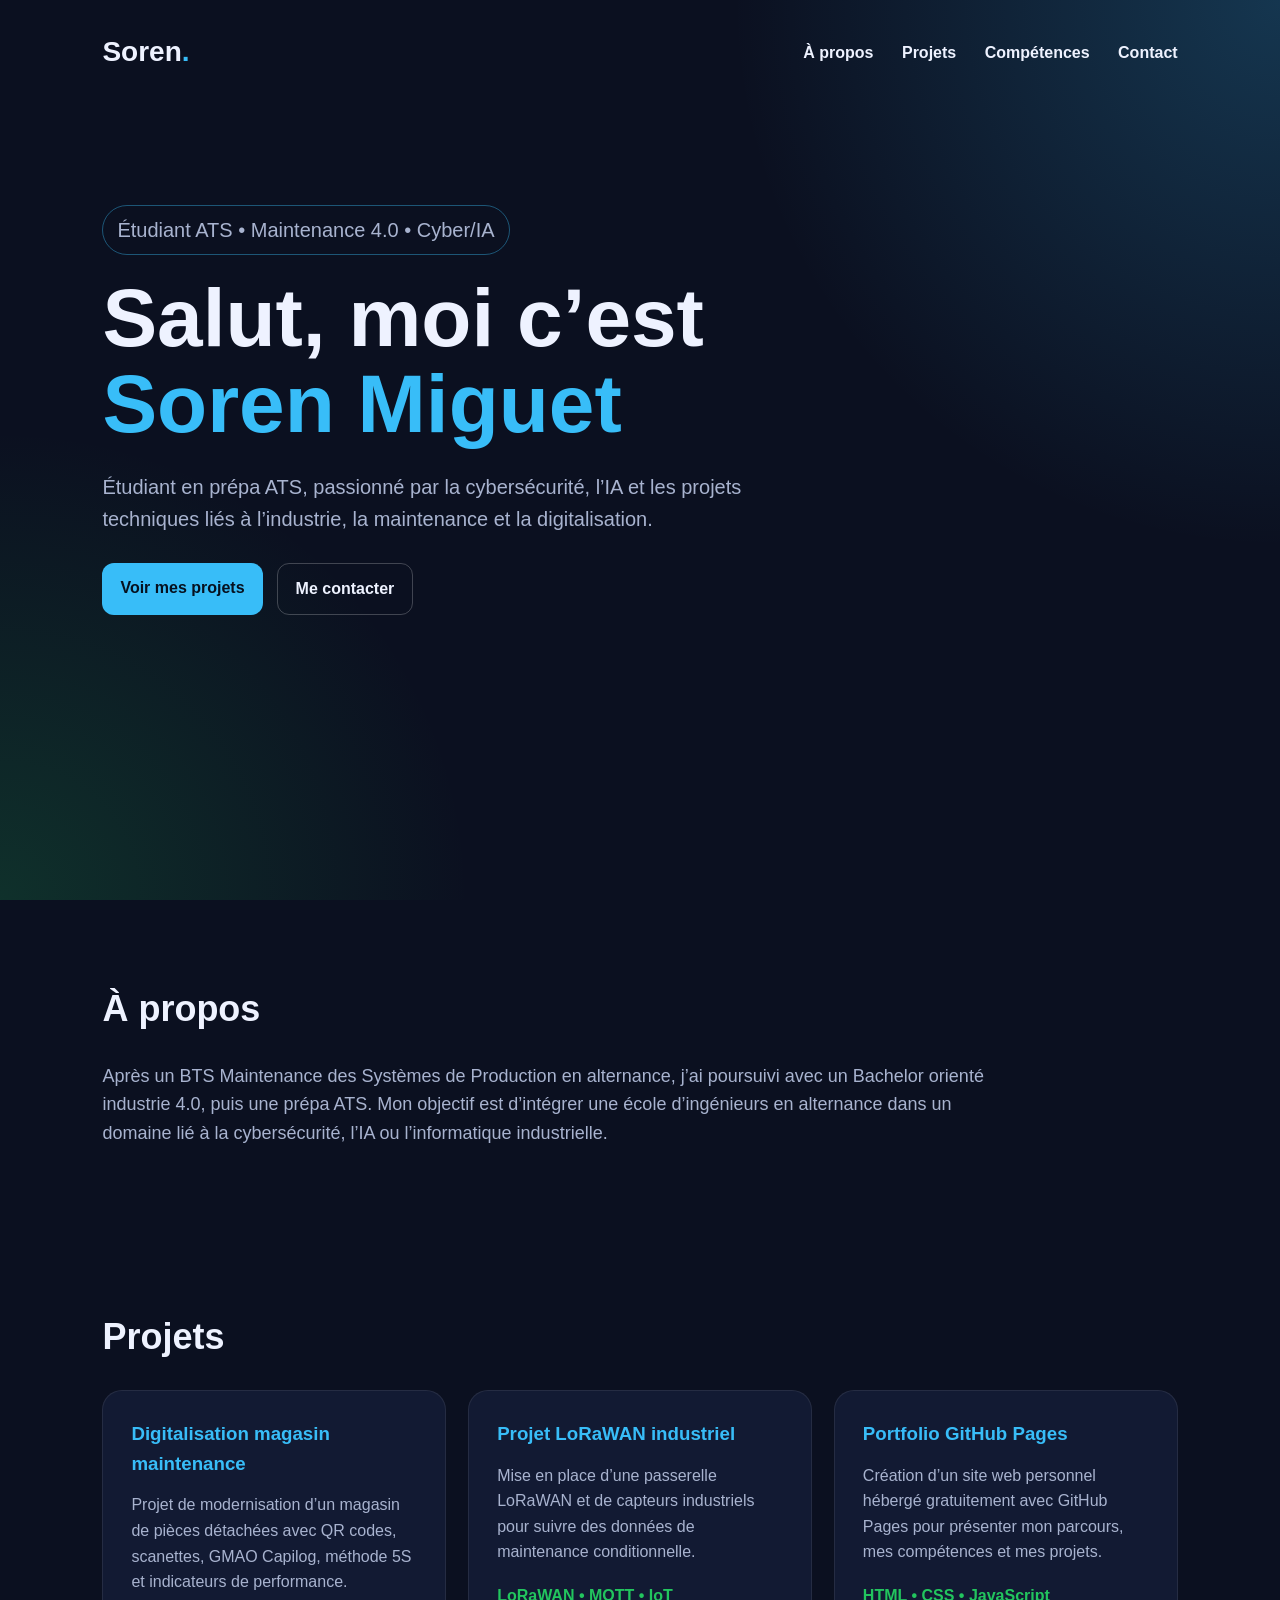
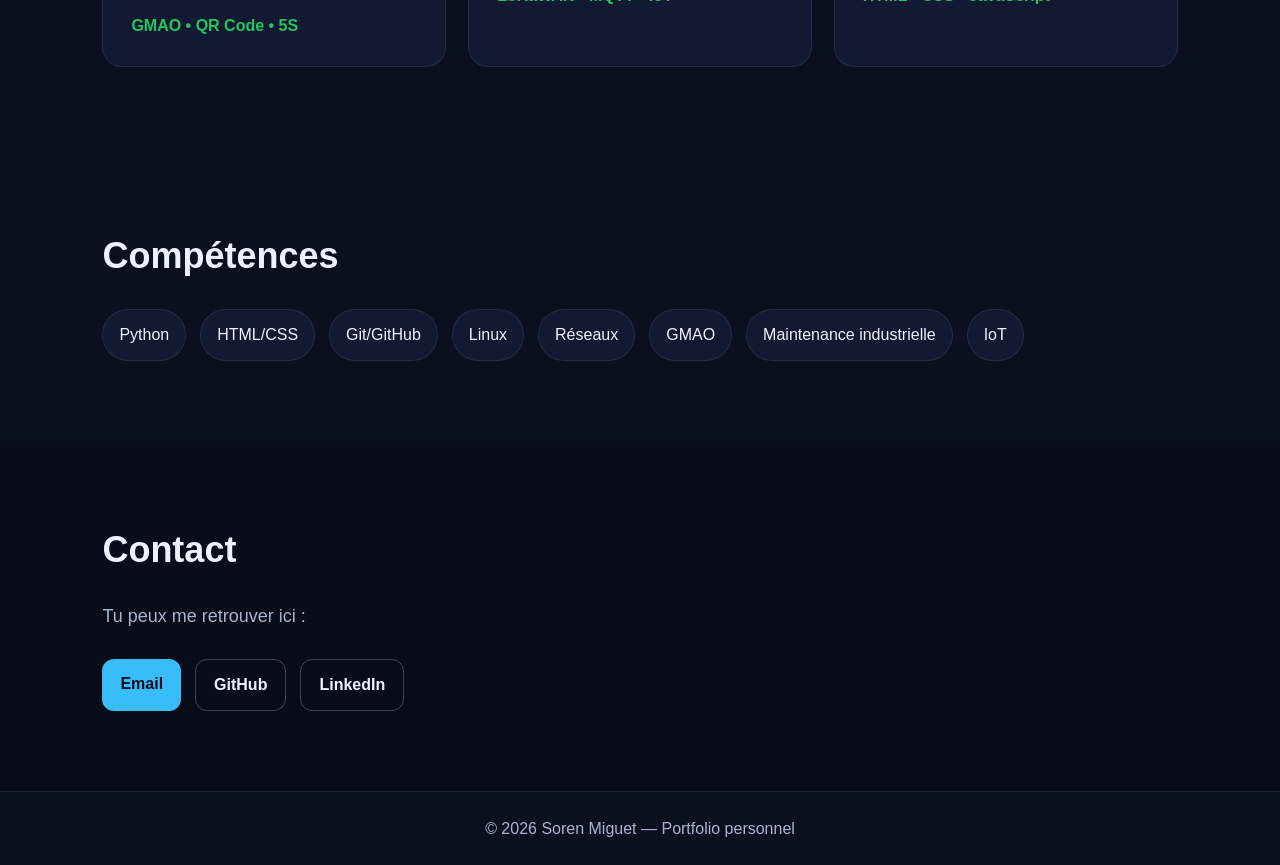
==== index.html @ e73d5aea "Add files via upload" ====
<!DOCTYPE html>
<html lang="fr">
<head>
  <meta charset="UTF-8" />
  <meta name="viewport" content="width=device-width, initial-scale=1.0" />
  <title>Soren Miguet | Portfolio</title>
  <link rel="stylesheet" href="style.css" />
</head>
<body>
  <header class="hero">
    <nav>
      <h2 class="logo">Soren<span>.</span></h2>
      <div class="nav-links">
        <a href="#about">À propos</a>
        <a href="#projects">Projets</a>
        <a href="#skills">Compétences</a>
        <a href="#contact">Contact</a>
      </div>
    </nav>

    <section class="hero-content">
      <p class="badge">Étudiant ATS • Maintenance 4.0 • Cyber/IA</p>
      <h1>Salut, moi c’est <span>Soren Miguet</span></h1>
      <p>
        Étudiant en prépa ATS, passionné par la cybersécurité, l’IA et les projets techniques
        liés à l’industrie, la maintenance et la digitalisation.
      </p>
      <div class="buttons">
        <a href="#projects" class="btn primary">Voir mes projets</a>
        <a href="#contact" class="btn secondary">Me contacter</a>
      </div>
    </section>
  </header>

  <main>
    <section id="about" class="section">
      <h2>À propos</h2>
      <p>
        Après un BTS Maintenance des Systèmes de Production en alternance, j’ai poursuivi avec
        un Bachelor orienté industrie 4.0, puis une prépa ATS. Mon objectif est d’intégrer une
        école d’ingénieurs en alternance dans un domaine lié à la cybersécurité, l’IA ou
        l’informatique industrielle.
      </p>
    </section>

    <section id="projects" class="section">
      <h2>Projets</h2>
      <div class="cards">
        <article class="card">
          <h3>Digitalisation magasin maintenance</h3>
          <p>
            Projet de modernisation d’un magasin de pièces détachées avec QR codes, scanettes,
            GMAO Capilog, méthode 5S et indicateurs de performance.
          </p>
          <span>GMAO • QR Code • 5S</span>
        </article>

        <article class="card">
          <h3>Projet LoRaWAN industriel</h3>
          <p>
            Mise en place d’une passerelle LoRaWAN et de capteurs industriels pour suivre des
            données de maintenance conditionnelle.
          </p>
          <span>LoRaWAN • MQTT • IoT</span>
        </article>

        <article class="card">
          <h3>Portfolio GitHub Pages</h3>
          <p>
            Création d’un site web personnel hébergé gratuitement avec GitHub Pages pour présenter
            mon parcours, mes compétences et mes projets.
          </p>
          <span>HTML • CSS • JavaScript</span>
        </article>
      </div>
    </section>

    <section id="skills" class="section">
      <h2>Compétences</h2>
      <div class="skills">
        <span>Python</span>
        <span>HTML/CSS</span>
        <span>Git/GitHub</span>
        <span>Linux</span>
        <span>Réseaux</span>
        <span>GMAO</span>
        <span>Maintenance industrielle</span>
        <span>IoT</span>
      </div>
    </section>

    <section id="contact" class="section contact">
      <h2>Contact</h2>
      <p>Tu peux me retrouver ici :</p>
      <div class="buttons">
        <a class="btn primary" href="mailto:bsn.de.nice85@gmail.com">Email</a>
        <a class="btn secondary" href="https://github.com/" target="_blank">GitHub</a>
        <a class="btn secondary" href="https://www.linkedin.com/" target="_blank">LinkedIn</a>
      </div>
    </section>
  </main>

  <footer>
    <p>© 2026 Soren Miguet — Portfolio personnel</p>
  </footer>

  <script src="script.js"></script>
</body>
</html>
---- style.css ----
:root {
  --bg: #0b1020;
  --card: #121a33;
  --text: #eef2ff;
  --muted: #a8b3cf;
  --accent: #38bdf8;
  --accent2: #22c55e;
}

* {
  box-sizing: border-box;
  margin: 0;
  padding: 0;
}

html {
  scroll-behavior: smooth;
}

body {
  font-family: Arial, Helvetica, sans-serif;
  background: var(--bg);
  color: var(--text);
  line-height: 1.6;
}

.hero {
  min-height: 100vh;
  padding: 30px 8%;
  background:
    radial-gradient(circle at top right, rgba(56, 189, 248, 0.22), transparent 35%),
    radial-gradient(circle at bottom left, rgba(34, 197, 94, 0.18), transparent 30%),
    var(--bg);
}

nav {
  display: flex;
  justify-content: space-between;
  align-items: center;
  margin-bottom: 130px;
}

.logo {
  font-size: 28px;
}

.logo span,
.hero-content span {
  color: var(--accent);
}

.nav-links a {
  color: var(--text);
  text-decoration: none;
  margin-left: 24px;
  font-weight: bold;
}

.nav-links a:hover {
  color: var(--accent);
}

.hero-content {
  max-width: 800px;
}

.badge {
  display: inline-block;
  padding: 8px 14px;
  border: 1px solid rgba(56, 189, 248, 0.4);
  border-radius: 999px;
  color: var(--accent);
  margin-bottom: 20px;
}

h1 {
  font-size: clamp(42px, 7vw, 82px);
  line-height: 1.05;
  margin-bottom: 24px;
}

.hero-content p {
  color: var(--muted);
  font-size: 20px;
  max-width: 680px;
}

.buttons {
  display: flex;
  gap: 14px;
  flex-wrap: wrap;
  margin-top: 28px;
}

.btn {
  padding: 12px 18px;
  border-radius: 12px;
  text-decoration: none;
  font-weight: bold;
  transition: 0.2s;
}

.primary {
  background: var(--accent);
  color: #06111f;
}

.secondary {
  border: 1px solid rgba(255,255,255,0.22);
  color: var(--text);
}

.btn:hover {
  transform: translateY(-3px);
}

.section {
  padding: 80px 8%;
}

.section h2 {
  font-size: 36px;
  margin-bottom: 24px;
}

.section > p {
  color: var(--muted);
  max-width: 900px;
  font-size: 18px;
}

.cards {
  display: grid;
  grid-template-columns: repeat(3, 1fr);
  gap: 22px;
}

.card {
  background: var(--card);
  padding: 28px;
  border-radius: 20px;
  border: 1px solid rgba(255,255,255,0.08);
}

.card h3 {
  margin-bottom: 14px;
  color: var(--accent);
}

.card p {
  color: var(--muted);
  margin-bottom: 18px;
}

.card span {
  color: var(--accent2);
  font-weight: bold;
}

.skills {
  display: flex;
  gap: 14px;
  flex-wrap: wrap;
}

.skills span {
  background: var(--card);
  padding: 12px 16px;
  border-radius: 999px;
  border: 1px solid rgba(255,255,255,0.08);
}

.contact {
  background: #090d1a;
}

footer {
  text-align: center;
  padding: 24px;
  color: var(--muted);
  border-top: 1px solid rgba(255,255,255,0.08);
}

@media (max-width: 800px) {
  nav {
    align-items: flex-start;
    gap: 20px;
    margin-bottom: 90px;
  }

  .nav-links {
    display: flex;
    flex-direction: column;
    gap: 8px;
  }

  .nav-links a {
    margin-left: 0;
  }

  .cards {
    grid-template-columns: 1fr;
  }
}
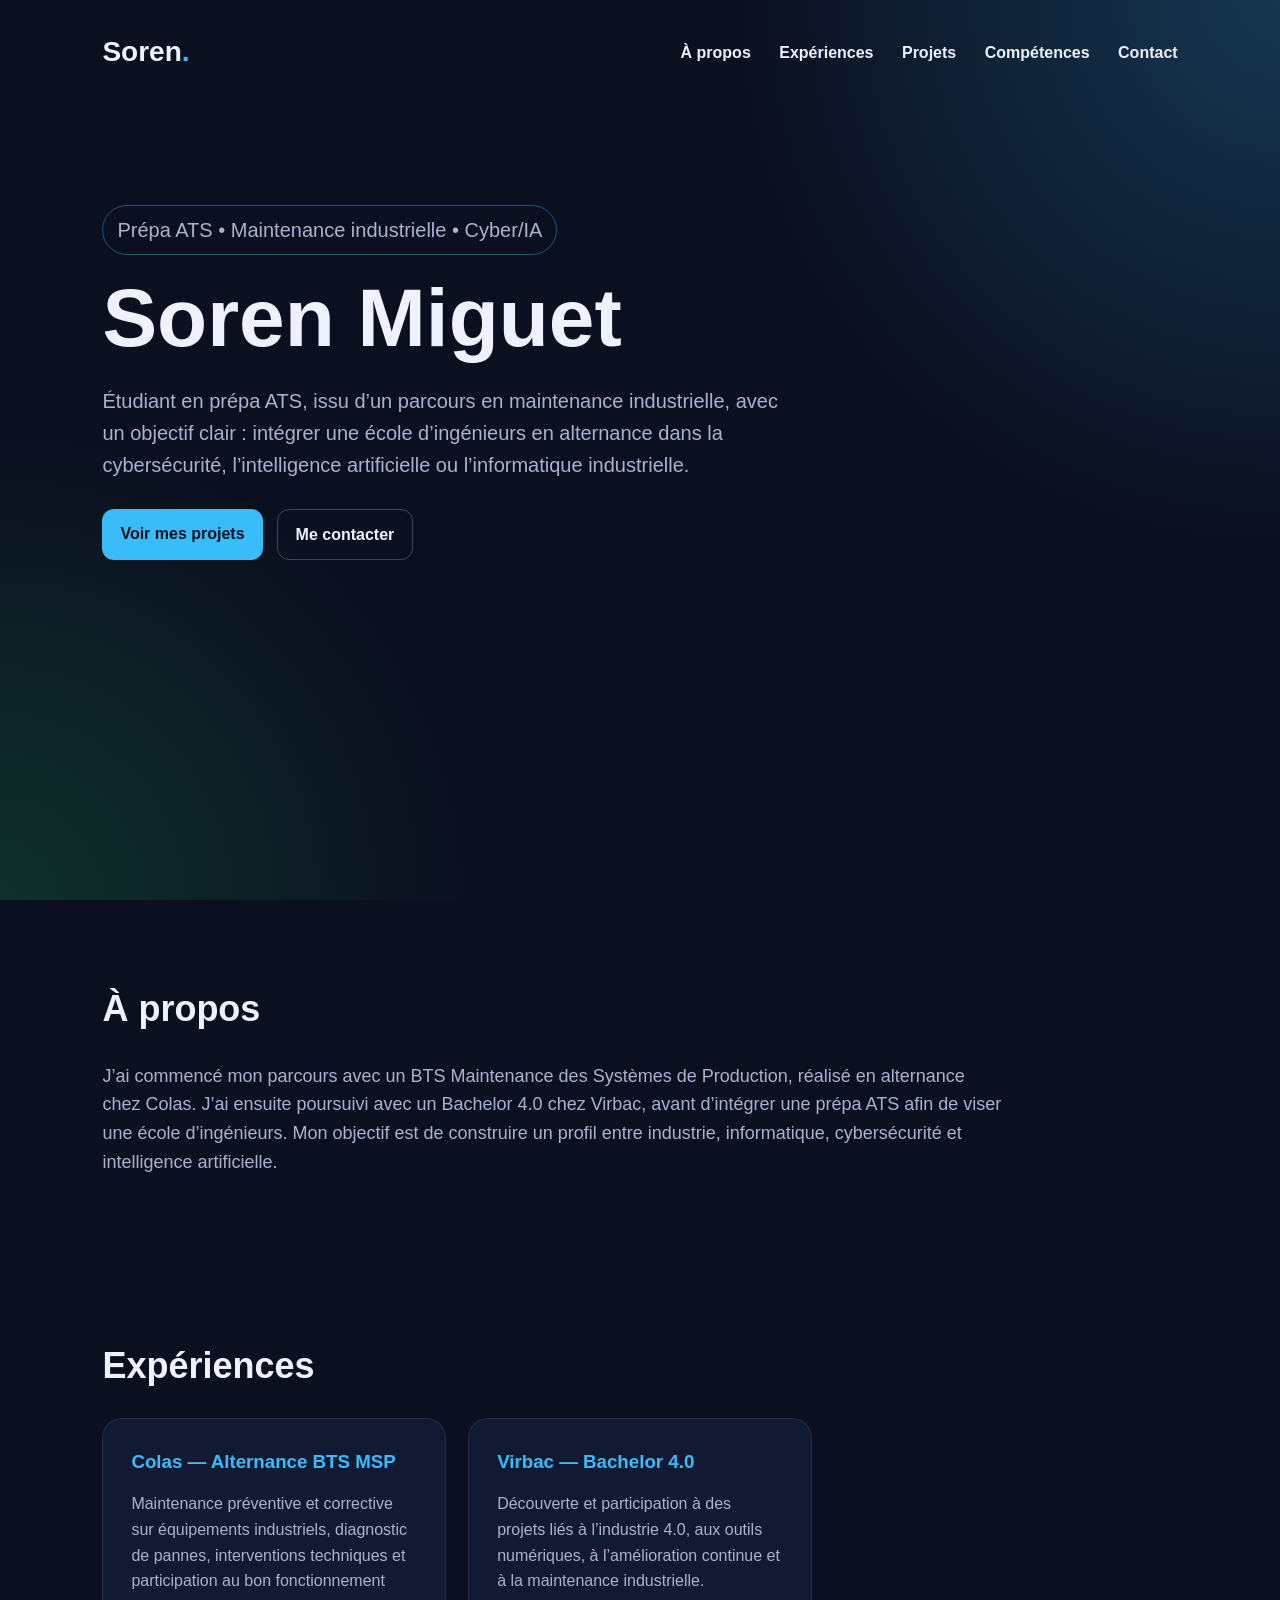
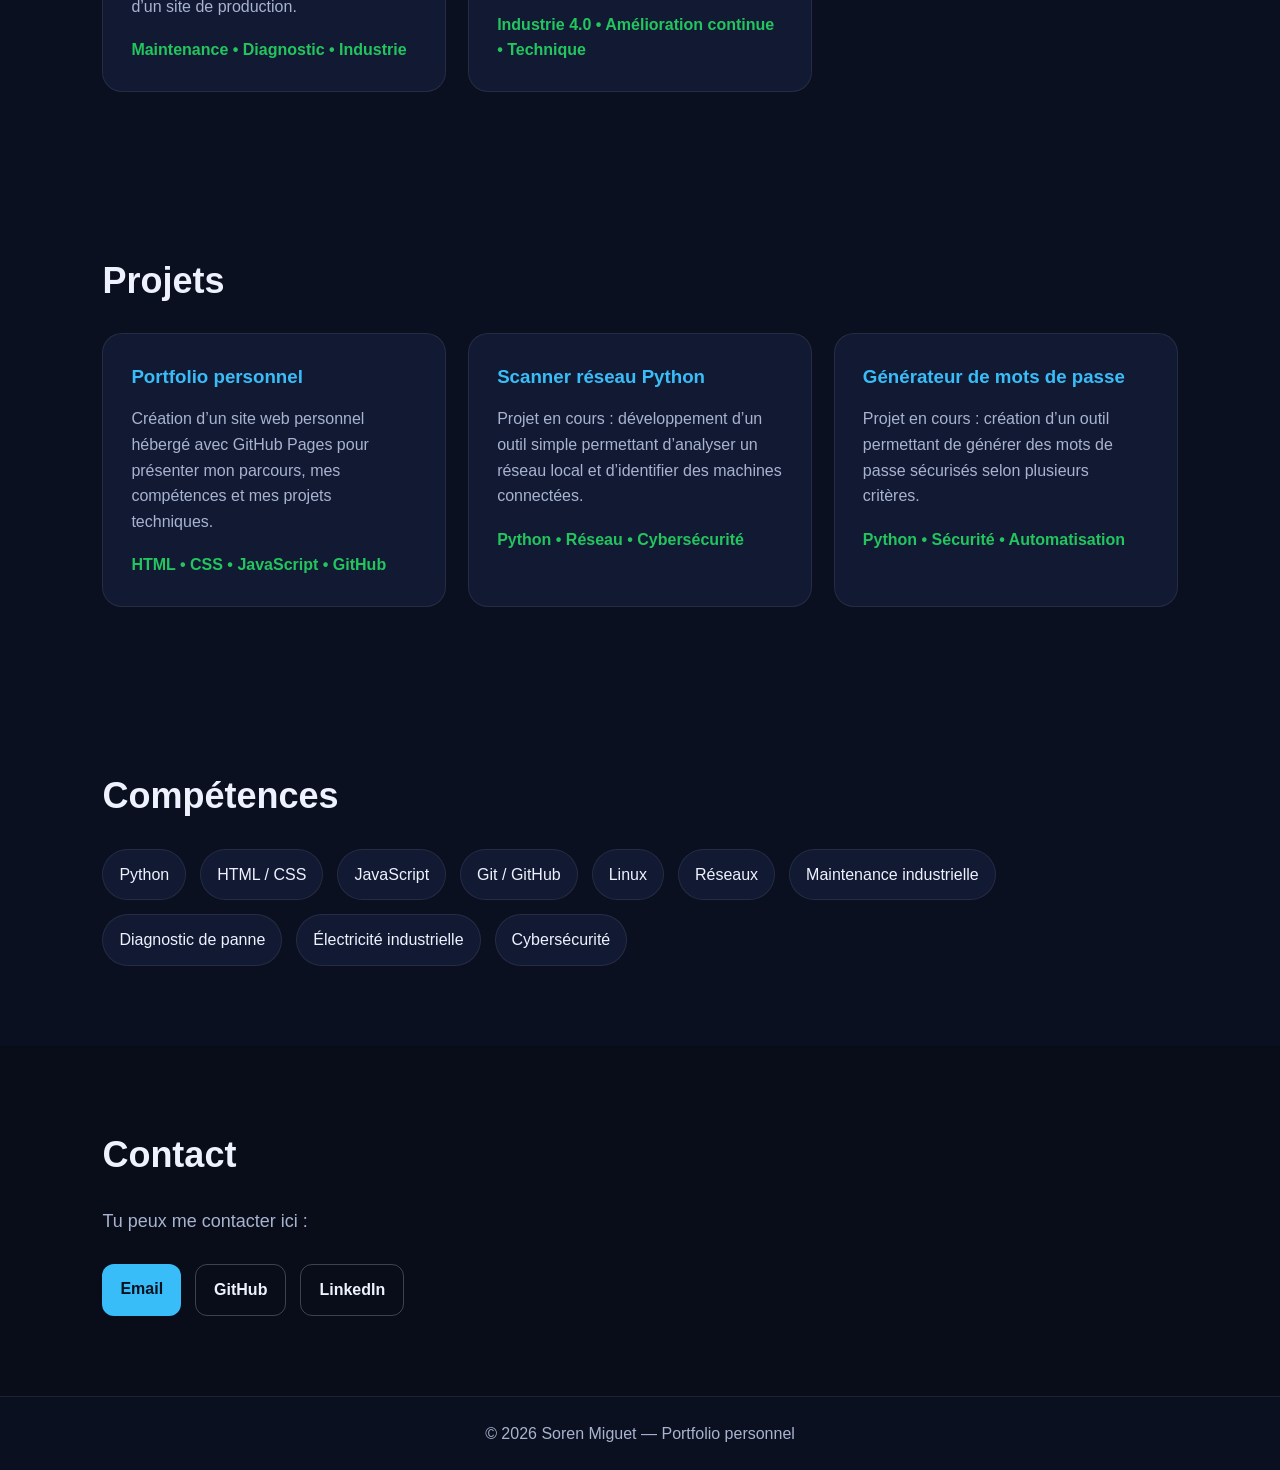
==== commit 54fd025e: "Revise portfolio content and contact details Updated personal information and project descriptions i" ====
--- a/index.html
+++ b/index.html
@@ -12,6 +12,7 @@
       <h2 class="logo">Soren<span>.</span></h2>
       <div class="nav-links">
         <a href="#about">À propos</a>
+        <a href="#experience">Expériences</a>
         <a href="#projects">Projets</a>
         <a href="#skills">Compétences</a>
         <a href="#contact">Contact</a>
@@ -19,11 +20,12 @@
     </nav>
 
     <section class="hero-content">
-      <p class="badge">Étudiant ATS • Maintenance 4.0 • Cyber/IA</p>
-      <h1>Salut, moi c’est <span>Soren Miguet</span></h1>
+      <p class="badge">Prépa ATS • Maintenance industrielle • Cyber/IA</p>
+      <h1>Soren Miguet</h1>
       <p>
-        Étudiant en prépa ATS, passionné par la cybersécurité, l’IA et les projets techniques
-        liés à l’industrie, la maintenance et la digitalisation.
+        Étudiant en prépa ATS, issu d’un parcours en maintenance industrielle,
+        avec un objectif clair : intégrer une école d’ingénieurs en alternance
+        dans la cybersécurité, l’intelligence artificielle ou l’informatique industrielle.
       </p>
       <div class="buttons">
         <a href="#projects" class="btn primary">Voir mes projets</a>
@@ -36,41 +38,68 @@
     <section id="about" class="section">
       <h2>À propos</h2>
       <p>
-        Après un BTS Maintenance des Systèmes de Production en alternance, j’ai poursuivi avec
-        un Bachelor orienté industrie 4.0, puis une prépa ATS. Mon objectif est d’intégrer une
-        école d’ingénieurs en alternance dans un domaine lié à la cybersécurité, l’IA ou
-        l’informatique industrielle.
+        J’ai commencé mon parcours avec un BTS Maintenance des Systèmes de Production,
+        réalisé en alternance chez Colas. J’ai ensuite poursuivi avec un Bachelor 4.0
+        chez Virbac, avant d’intégrer une prépa ATS afin de viser une école d’ingénieurs.
+        Mon objectif est de construire un profil entre industrie, informatique,
+        cybersécurité et intelligence artificielle.
       </p>
+    </section>
+
+    <section id="experience" class="section">
+      <h2>Expériences</h2>
+
+      <div class="cards">
+        <article class="card">
+          <h3>Colas — Alternance BTS MSP</h3>
+          <p>
+            Maintenance préventive et corrective sur équipements industriels,
+            diagnostic de pannes, interventions techniques et participation au bon
+            fonctionnement d’un site de production.
+          </p>
+          <span>Maintenance • Diagnostic • Industrie</span>
+        </article>
+
+        <article class="card">
+          <h3>Virbac — Bachelor 4.0</h3>
+          <p>
+            Découverte et participation à des projets liés à l’industrie 4.0,
+            aux outils numériques, à l’amélioration continue et à la maintenance industrielle.
+          </p>
+          <span>Industrie 4.0 • Amélioration continue • Technique</span>
+        </article>
+      </div>
     </section>
 
     <section id="projects" class="section">
       <h2>Projets</h2>
+
       <div class="cards">
         <article class="card">
-          <h3>Digitalisation magasin maintenance</h3>
+          <h3>Portfolio personnel</h3>
           <p>
-            Projet de modernisation d’un magasin de pièces détachées avec QR codes, scanettes,
-            GMAO Capilog, méthode 5S et indicateurs de performance.
+            Création d’un site web personnel hébergé avec GitHub Pages pour présenter
+            mon parcours, mes compétences et mes projets techniques.
           </p>
-          <span>GMAO • QR Code • 5S</span>
+          <span>HTML • CSS • JavaScript • GitHub</span>
         </article>
 
         <article class="card">
-          <h3>Projet LoRaWAN industriel</h3>
+          <h3>Scanner réseau Python</h3>
           <p>
-            Mise en place d’une passerelle LoRaWAN et de capteurs industriels pour suivre des
-            données de maintenance conditionnelle.
+            Projet en cours : développement d’un outil simple permettant d’analyser
+            un réseau local et d’identifier des machines connectées.
           </p>
-          <span>LoRaWAN • MQTT • IoT</span>
+          <span>Python • Réseau • Cybersécurité</span>
         </article>
 
         <article class="card">
-          <h3>Portfolio GitHub Pages</h3>
+          <h3>Générateur de mots de passe</h3>
           <p>
-            Création d’un site web personnel hébergé gratuitement avec GitHub Pages pour présenter
-            mon parcours, mes compétences et mes projets.
+            Projet en cours : création d’un outil permettant de générer des mots de passe
+            sécurisés selon plusieurs critères.
           </p>
-          <span>HTML • CSS • JavaScript</span>
+          <span>Python • Sécurité • Automatisation</span>
         </article>
       </div>
     </section>
@@ -79,22 +108,25 @@
       <h2>Compétences</h2>
       <div class="skills">
         <span>Python</span>
-        <span>HTML/CSS</span>
-        <span>Git/GitHub</span>
+        <span>HTML / CSS</span>
+        <span>JavaScript</span>
+        <span>Git / GitHub</span>
         <span>Linux</span>
         <span>Réseaux</span>
-        <span>GMAO</span>
         <span>Maintenance industrielle</span>
-        <span>IoT</span>
+        <span>Diagnostic de panne</span>
+        <span>Électricité industrielle</span>
+        <span>Cybersécurité</span>
       </div>
     </section>
 
     <section id="contact" class="section contact">
       <h2>Contact</h2>
-      <p>Tu peux me retrouver ici :</p>
+      <p>Tu peux me contacter ici :</p>
+
       <div class="buttons">
-        <a class="btn primary" href="mailto:bsn.de.nice85@gmail.com">Email</a>
-        <a class="btn secondary" href="https://github.com/" target="_blank">GitHub</a>
+        <a class="btn primary" href="mailto:miguetsoren1407@gmail.com">Email</a>
+        <a class="btn secondary" href="https://github.com/Deemmss" target="_blank">GitHub</a>
         <a class="btn secondary" href="https://www.linkedin.com/" target="_blank">LinkedIn</a>
       </div>
     </section>
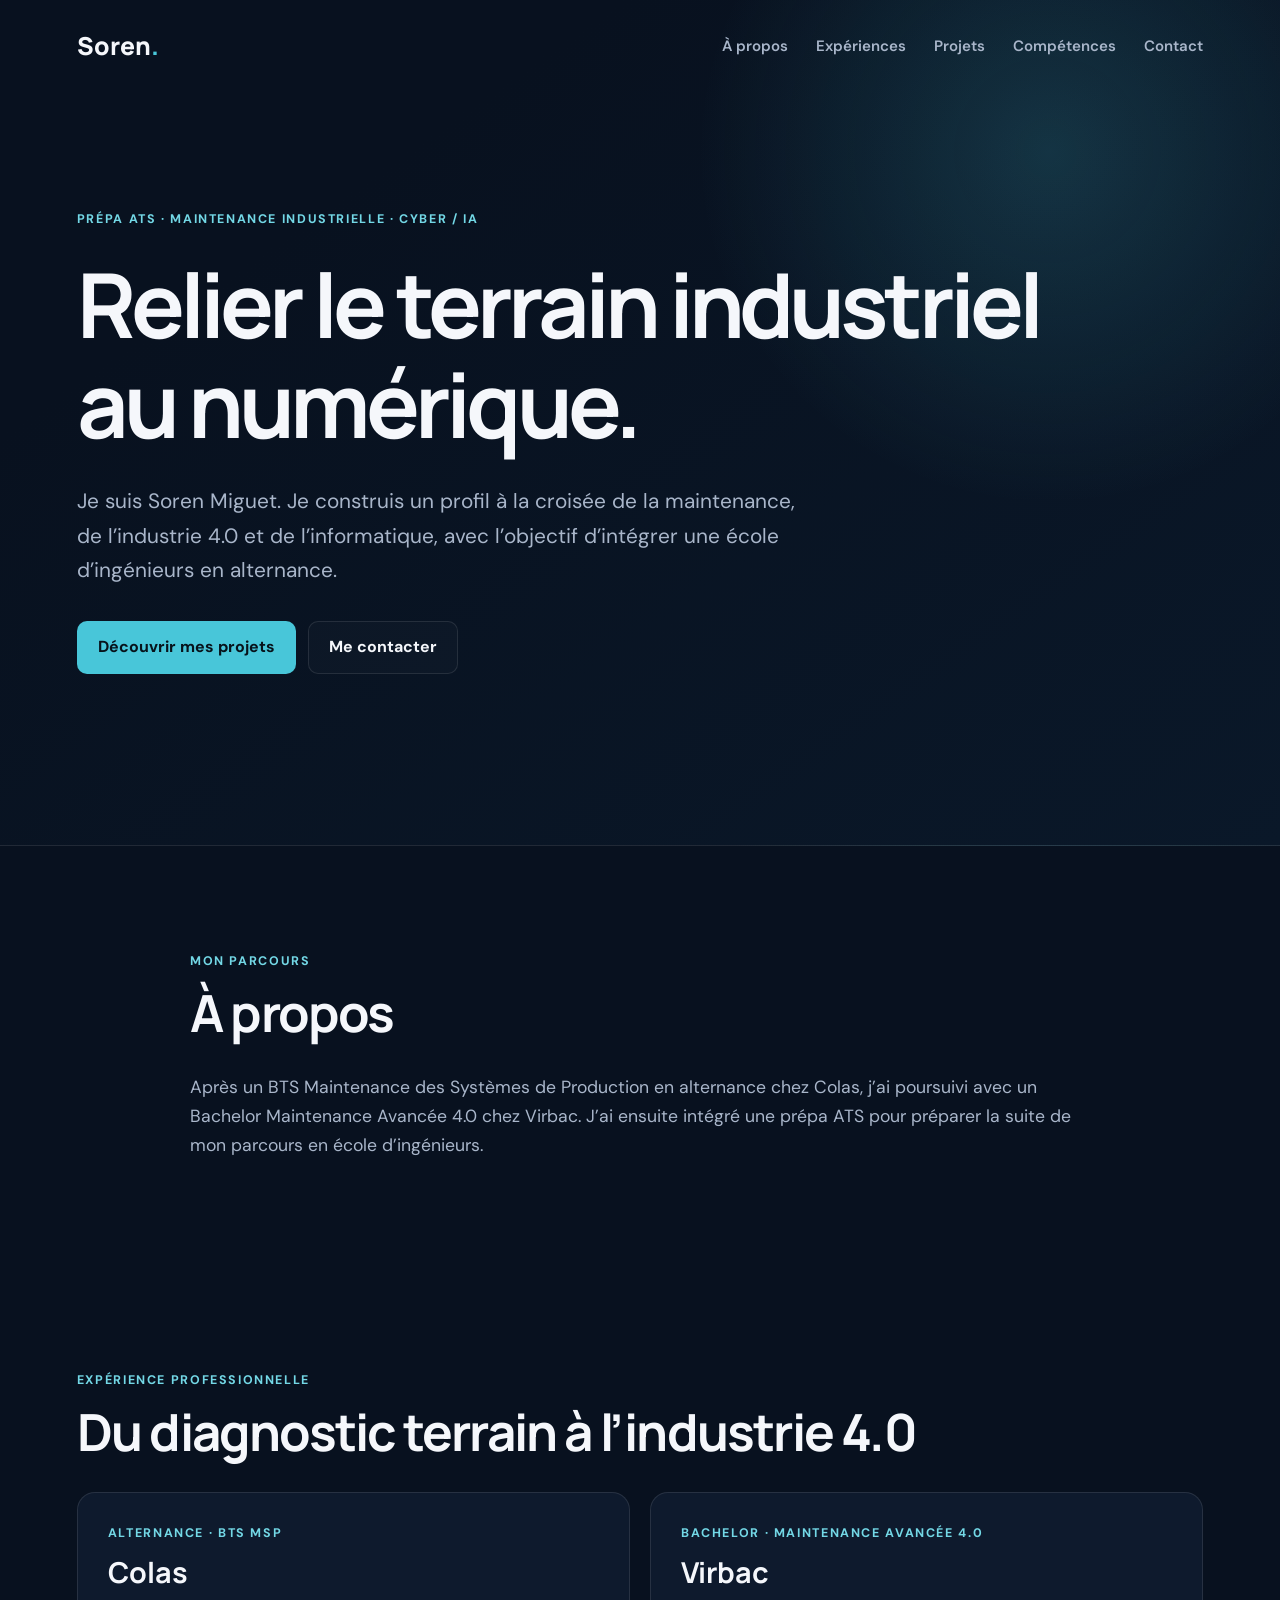
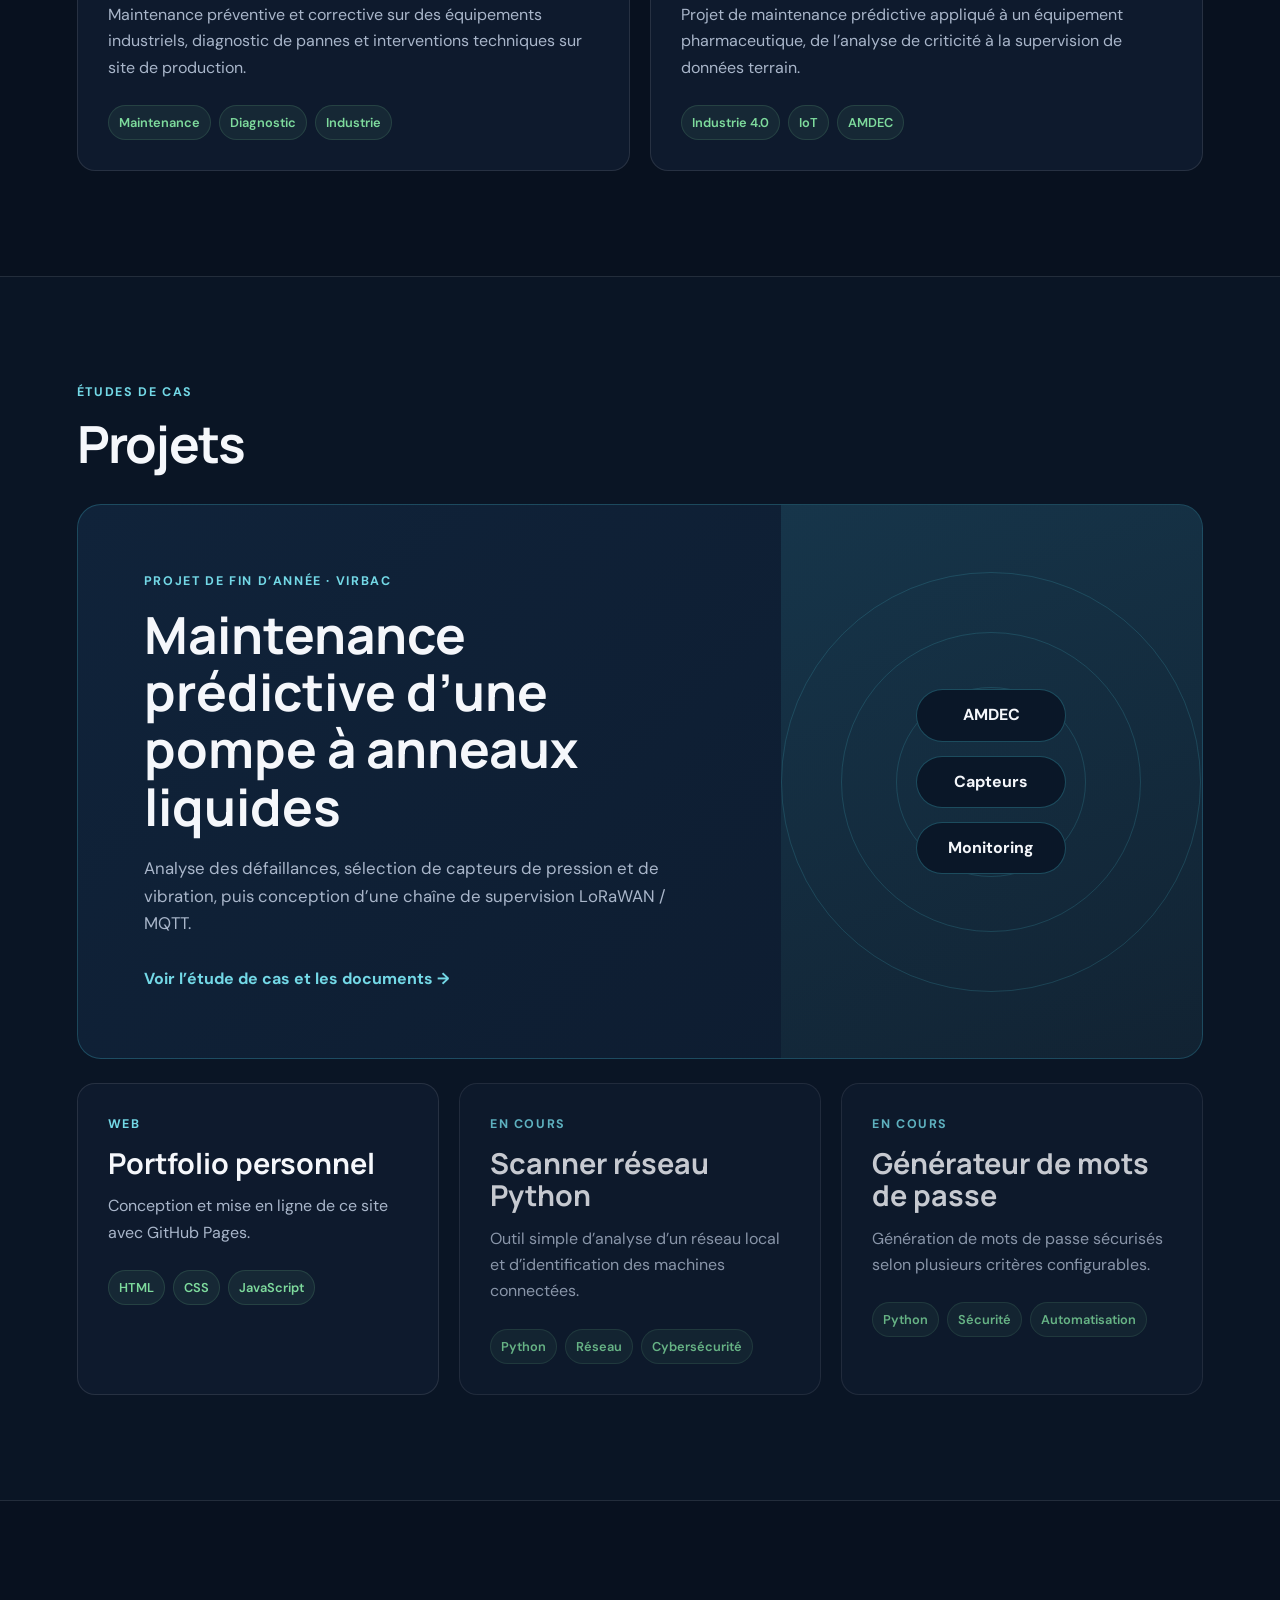
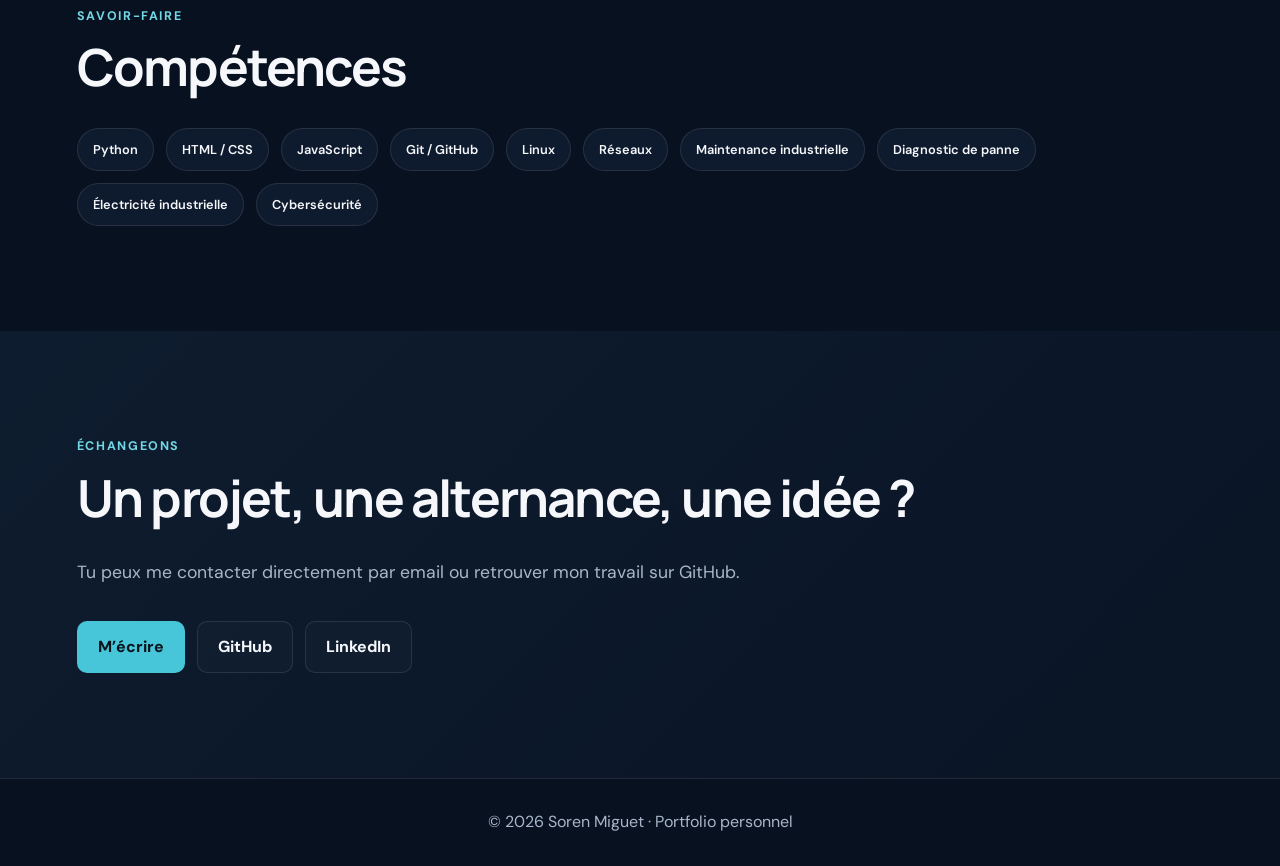
==== commit 1b86e329: "Add files via upload" ====
--- a/index.html
+++ b/index.html
@@ -3,13 +3,14 @@
 <head>
   <meta charset="UTF-8" />
   <meta name="viewport" content="width=device-width, initial-scale=1.0" />
+  <meta name="description" content="Portfolio de Soren Miguet, étudiant en maintenance industrielle, industrie 4.0 et informatique." />
   <title>Soren Miguet | Portfolio</title>
   <link rel="stylesheet" href="style.css" />
 </head>
 <body>
   <header class="hero">
-    <nav>
-      <h2 class="logo">Soren<span>.</span></h2>
+    <nav class="nav-shell" aria-label="Navigation principale">
+      <a class="logo" href="#top" aria-label="Retour en haut">Soren<span>.</span></a>
       <div class="nav-links">
         <a href="#about">À propos</a>
         <a href="#experience">Expériences</a>
@@ -19,123 +20,132 @@
       </div>
     </nav>
 
-    <section class="hero-content">
-      <p class="badge">Prépa ATS • Maintenance industrielle • Cyber/IA</p>
-      <h1>Soren Miguet</h1>
-      <p>
-        Étudiant en prépa ATS, issu d’un parcours en maintenance industrielle,
-        avec un objectif clair : intégrer une école d’ingénieurs en alternance
-        dans la cybersécurité, l’intelligence artificielle ou l’informatique industrielle.
+    <section class="hero-content" id="top">
+      <p class="eyebrow">Prépa ATS · Maintenance industrielle · Cyber / IA</p>
+      <h1>Relier le terrain industriel au numérique.</h1>
+      <p class="hero-lead">
+        Je suis Soren Miguet. Je construis un profil à la croisée de la maintenance,
+        de l’industrie 4.0 et de l’informatique, avec l’objectif d’intégrer une école
+        d’ingénieurs en alternance.
       </p>
       <div class="buttons">
-        <a href="#projects" class="btn primary">Voir mes projets</a>
+        <a href="#projects" class="btn primary">Découvrir mes projets</a>
         <a href="#contact" class="btn secondary">Me contacter</a>
       </div>
     </section>
   </header>
 
   <main>
-    <section id="about" class="section">
+    <section id="about" class="section narrow-section">
+      <p class="section-kicker">Mon parcours</p>
       <h2>À propos</h2>
       <p>
-        J’ai commencé mon parcours avec un BTS Maintenance des Systèmes de Production,
-        réalisé en alternance chez Colas. J’ai ensuite poursuivi avec un Bachelor 4.0
-        chez Virbac, avant d’intégrer une prépa ATS afin de viser une école d’ingénieurs.
-        Mon objectif est de construire un profil entre industrie, informatique,
-        cybersécurité et intelligence artificielle.
+        Après un BTS Maintenance des Systèmes de Production en alternance chez Colas,
+        j’ai poursuivi avec un Bachelor Maintenance Avancée 4.0 chez Virbac. J’ai ensuite
+        intégré une prépa ATS pour préparer la suite de mon parcours en école d’ingénieurs.
       </p>
     </section>
 
     <section id="experience" class="section">
-      <h2>Expériences</h2>
-
-      <div class="cards">
+      <p class="section-kicker">Expérience professionnelle</p>
+      <h2>Du diagnostic terrain à l’industrie 4.0</h2>
+      <div class="cards cards-two">
         <article class="card">
-          <h3>Colas — Alternance BTS MSP</h3>
+          <p class="card-label">Alternance · BTS MSP</p>
+          <h3>Colas</h3>
           <p>
-            Maintenance préventive et corrective sur équipements industriels,
-            diagnostic de pannes, interventions techniques et participation au bon
-            fonctionnement d’un site de production.
+            Maintenance préventive et corrective sur des équipements industriels,
+            diagnostic de pannes et interventions techniques sur site de production.
           </p>
-          <span>Maintenance • Diagnostic • Industrie</span>
+          <ul class="tag-list" aria-label="Compétences associées">
+            <li>Maintenance</li><li>Diagnostic</li><li>Industrie</li>
+          </ul>
         </article>
 
         <article class="card">
-          <h3>Virbac — Bachelor 4.0</h3>
+          <p class="card-label">Bachelor · Maintenance avancée 4.0</p>
+          <h3>Virbac</h3>
           <p>
-            Découverte et participation à des projets liés à l’industrie 4.0,
-            aux outils numériques, à l’amélioration continue et à la maintenance industrielle.
+            Projet de maintenance prédictive appliqué à un équipement pharmaceutique,
+            de l’analyse de criticité à la supervision de données terrain.
           </p>
-          <span>Industrie 4.0 • Amélioration continue • Technique</span>
+          <ul class="tag-list" aria-label="Compétences associées">
+            <li>Industrie 4.0</li><li>IoT</li><li>AMDEC</li>
+          </ul>
         </article>
       </div>
     </section>
 
-    <section id="projects" class="section">
+    <section id="projects" class="section section-contrast">
+      <p class="section-kicker">Études de cas</p>
       <h2>Projets</h2>
 
-      <div class="cards">
+      <a class="featured-project" href="virbac.html" aria-label="Voir le projet Virbac en détail">
+        <div class="featured-copy">
+          <p class="card-label">Projet de fin d’année · Virbac</p>
+          <h3>Maintenance prédictive d’une pompe à anneaux liquides</h3>
+          <p>
+            Analyse des défaillances, sélection de capteurs de pression et de vibration,
+            puis conception d’une chaîne de supervision LoRaWAN / MQTT.
+          </p>
+          <span class="text-link">Voir l’étude de cas et les documents <span aria-hidden="true">→</span></span>
+        </div>
+        <div class="featured-visual" aria-hidden="true">
+          <span class="signal signal-one"></span>
+          <span class="signal signal-two"></span>
+          <span class="signal signal-three"></span>
+          <strong>AMDEC</strong>
+          <strong>Capteurs</strong>
+          <strong>Monitoring</strong>
+        </div>
+      </a>
+
+      <div class="cards project-grid">
         <article class="card">
+          <p class="card-label">Web</p>
           <h3>Portfolio personnel</h3>
-          <p>
-            Création d’un site web personnel hébergé avec GitHub Pages pour présenter
-            mon parcours, mes compétences et mes projets techniques.
-          </p>
-          <span>HTML • CSS • JavaScript • GitHub</span>
+          <p>Conception et mise en ligne de ce site avec GitHub Pages.</p>
+          <ul class="tag-list"><li>HTML</li><li>CSS</li><li>JavaScript</li></ul>
         </article>
-
-        <article class="card">
+        <article class="card muted-project">
+          <p class="card-label">En cours</p>
           <h3>Scanner réseau Python</h3>
-          <p>
-            Projet en cours : développement d’un outil simple permettant d’analyser
-            un réseau local et d’identifier des machines connectées.
-          </p>
-          <span>Python • Réseau • Cybersécurité</span>
+          <p>Outil simple d’analyse d’un réseau local et d’identification des machines connectées.</p>
+          <ul class="tag-list"><li>Python</li><li>Réseau</li><li>Cybersécurité</li></ul>
         </article>
-
-        <article class="card">
+        <article class="card muted-project">
+          <p class="card-label">En cours</p>
           <h3>Générateur de mots de passe</h3>
-          <p>
-            Projet en cours : création d’un outil permettant de générer des mots de passe
-            sécurisés selon plusieurs critères.
-          </p>
-          <span>Python • Sécurité • Automatisation</span>
+          <p>Génération de mots de passe sécurisés selon plusieurs critères configurables.</p>
+          <ul class="tag-list"><li>Python</li><li>Sécurité</li><li>Automatisation</li></ul>
         </article>
       </div>
     </section>
 
     <section id="skills" class="section">
+      <p class="section-kicker">Savoir-faire</p>
       <h2>Compétences</h2>
       <div class="skills">
-        <span>Python</span>
-        <span>HTML / CSS</span>
-        <span>JavaScript</span>
-        <span>Git / GitHub</span>
-        <span>Linux</span>
-        <span>Réseaux</span>
-        <span>Maintenance industrielle</span>
-        <span>Diagnostic de panne</span>
-        <span>Électricité industrielle</span>
-        <span>Cybersécurité</span>
+        <span>Python</span><span>HTML / CSS</span><span>JavaScript</span>
+        <span>Git / GitHub</span><span>Linux</span><span>Réseaux</span>
+        <span>Maintenance industrielle</span><span>Diagnostic de panne</span>
+        <span>Électricité industrielle</span><span>Cybersécurité</span>
       </div>
     </section>
 
     <section id="contact" class="section contact">
-      <h2>Contact</h2>
-      <p>Tu peux me contacter ici :</p>
-
+      <p class="section-kicker">Échangeons</p>
+      <h2>Un projet, une alternance, une idée ?</h2>
+      <p>Tu peux me contacter directement par email ou retrouver mon travail sur GitHub.</p>
       <div class="buttons">
-        <a class="btn primary" href="mailto:miguetsoren1407@gmail.com">Email</a>
-        <a class="btn secondary" href="https://github.com/Deemmss" target="_blank">GitHub</a>
-        <a class="btn secondary" href="https://www.linkedin.com/" target="_blank">LinkedIn</a>
+        <a class="btn primary" href="mailto:miguetsoren1407@gmail.com">M’écrire</a>
+        <a class="btn secondary" href="https://github.com/Deemmss" target="_blank" rel="noreferrer">GitHub</a>
+        <a class="btn secondary" href="https://www.linkedin.com/" target="_blank" rel="noreferrer">LinkedIn</a>
       </div>
     </section>
   </main>
 
-  <footer>
-    <p>© 2026 Soren Miguet — Portfolio personnel</p>
-  </footer>
-
+  <footer><p>© 2026 Soren Miguet · Portfolio personnel</p></footer>
   <script src="script.js"></script>
 </body>
 </html>
--- a/style.css
+++ b/style.css
@@ -1,204 +1,211 @@
+@import url('https://fonts.googleapis.com/css2?family=DM+Sans:wght@400;500;600;700&family=Manrope:wght@600;700;800&display=swap');
+
 :root {
-  --bg: #0b1020;
-  --card: #121a33;
-  --text: #eef2ff;
-  --muted: #a8b3cf;
-  --accent: #38bdf8;
-  --accent2: #22c55e;
-}
-
-* {
-  box-sizing: border-box;
-  margin: 0;
-  padding: 0;
-}
-
-html {
-  scroll-behavior: smooth;
-}
-
+  --bg: #08111f;
+  --surface: #0e1a2d;
+  --surface-light: #14233a;
+  --text: #f5f7fb;
+  --muted: #a9b6ca;
+  --line: rgba(255, 255, 255, 0.1);
+  --accent: #48c6d9;
+  --accent-strong: #73d8e6;
+  --green: #7edb9d;
+  --ink: #07131b;
+  --max: 1180px;
+}
+
+* { box-sizing: border-box; margin: 0; padding: 0; }
+html { scroll-behavior: smooth; }
 body {
-  font-family: Arial, Helvetica, sans-serif;
+  font-family: "DM Sans", Arial, sans-serif;
   background: var(--bg);
   color: var(--text);
-  line-height: 1.6;
-}
+  line-height: 1.65;
+}
+a { color: inherit; }
+img { display: block; max-width: 100%; }
+
+h1, h2, h3, .logo { font-family: "Manrope", Arial, sans-serif; line-height: 1.12; }
+h1 { font-size: clamp(3rem, 7vw, 6.6rem); letter-spacing: -0.055em; max-width: 980px; }
+h2 { font-size: clamp(2rem, 4vw, 3.5rem); letter-spacing: -0.035em; margin-bottom: 32px; }
+h3 { font-size: clamp(1.25rem, 2.3vw, 1.8rem); }
 
 .hero {
-  min-height: 100vh;
-  padding: 30px 8%;
+  min-height: 94vh;
+  padding: 0 6%;
   background:
-    radial-gradient(circle at top right, rgba(56, 189, 248, 0.22), transparent 35%),
-    radial-gradient(circle at bottom left, rgba(34, 197, 94, 0.18), transparent 30%),
-    var(--bg);
-}
-
-nav {
+    radial-gradient(circle at 82% 18%, rgba(72, 198, 217, 0.18), transparent 28%),
+    linear-gradient(145deg, #08111f 25%, #0a1829 100%);
+  border-bottom: 1px solid var(--line);
+}
+.nav-shell {
+  max-width: var(--max);
+  height: 92px;
+  margin: 0 auto;
   display: flex;
   justify-content: space-between;
   align-items: center;
-  margin-bottom: 130px;
-}
-
-.logo {
-  font-size: 28px;
-}
-
-.logo span,
-.hero-content span {
-  color: var(--accent);
-}
-
-.nav-links a {
+}
+.logo { font-size: 1.55rem; font-weight: 800; text-decoration: none; }
+.logo span { color: var(--accent); }
+.nav-links { display: flex; gap: 28px; }
+.nav-links a { color: var(--muted); text-decoration: none; font-weight: 600; font-size: .94rem; }
+.nav-links a:hover, .nav-links a:focus-visible { color: var(--text); }
+.hero-content { max-width: var(--max); margin: 0 auto; padding: clamp(80px, 13vh, 150px) 0 120px; }
+.eyebrow, .section-kicker, .card-label {
+  color: var(--accent-strong);
+  font-size: .78rem;
+  font-weight: 700;
+  letter-spacing: .13em;
+  text-transform: uppercase;
+}
+.eyebrow { margin-bottom: 24px; }
+.hero-lead { color: var(--muted); max-width: 720px; font-size: clamp(1.05rem, 2vw, 1.3rem); margin-top: 30px; }
+.buttons { display: flex; gap: 12px; flex-wrap: wrap; margin-top: 34px; }
+.btn {
+  min-height: 50px;
+  display: inline-flex;
+  align-items: center;
+  justify-content: center;
+  padding: 12px 20px;
+  border: 1px solid transparent;
+  border-radius: 10px;
+  font-weight: 700;
+  text-decoration: none;
+  transition: transform .2s ease, border-color .2s ease, background .2s ease;
+}
+.btn:hover { transform: translateY(-2px); }
+.primary { background: var(--accent); color: var(--ink); }
+.primary:hover { background: var(--accent-strong); }
+.secondary { border-color: var(--line); color: var(--text); background: rgba(255,255,255,.02); }
+.secondary:hover { border-color: rgba(255,255,255,.3); }
+
+.section { padding: 105px 6%; }
+.section > * { max-width: var(--max); margin-left: auto; margin-right: auto; }
+.section-kicker { margin-bottom: 12px; }
+.section > p:not(.section-kicker) { color: var(--muted); font-size: 1.1rem; }
+.narrow-section > * { max-width: 900px; }
+.section-contrast { background: #0a1525; border-block: 1px solid var(--line); }
+.cards { display: grid; grid-template-columns: repeat(3, minmax(0, 1fr)); gap: 20px; }
+.cards-two { grid-template-columns: repeat(2, minmax(0, 1fr)); }
+.card {
+  background: var(--surface);
+  padding: 30px;
+  border-radius: 18px;
+  border: 1px solid var(--line);
+  transition: transform .2s ease, border-color .2s ease;
+}
+.card:hover { transform: translateY(-4px); border-color: rgba(72,198,217,.35); }
+.card-label { margin-bottom: 12px; }
+.card h3 { margin-bottom: 14px; }
+.card p:not(.card-label) { color: var(--muted); margin-bottom: 24px; }
+.tag-list { list-style: none; display: flex; gap: 8px; flex-wrap: wrap; }
+.tag-list li, .skills span {
+  color: var(--green);
+  background: rgba(126,219,157,.08);
+  border: 1px solid rgba(126,219,157,.14);
+  padding: 6px 10px;
+  border-radius: 999px;
+  font-size: .8rem;
+  font-weight: 600;
+}
+.featured-project {
+  display: grid;
+  grid-template-columns: 1.25fr .75fr;
+  min-height: 380px;
+  margin-bottom: 24px;
+  overflow: hidden;
   color: var(--text);
   text-decoration: none;
-  margin-left: 24px;
-  font-weight: bold;
-}
-
-.nav-links a:hover {
-  color: var(--accent);
-}
-
-.hero-content {
-  max-width: 800px;
-}
-
-.badge {
-  display: inline-block;
-  padding: 8px 14px;
-  border: 1px solid rgba(56, 189, 248, 0.4);
-  border-radius: 999px;
-  color: var(--accent);
-  margin-bottom: 20px;
-}
-
-h1 {
-  font-size: clamp(42px, 7vw, 82px);
-  line-height: 1.05;
-  margin-bottom: 24px;
-}
-
-.hero-content p {
-  color: var(--muted);
-  font-size: 20px;
-  max-width: 680px;
-}
-
-.buttons {
-  display: flex;
-  gap: 14px;
-  flex-wrap: wrap;
-  margin-top: 28px;
-}
-
-.btn {
-  padding: 12px 18px;
-  border-radius: 12px;
-  text-decoration: none;
-  font-weight: bold;
-  transition: 0.2s;
-}
-
-.primary {
-  background: var(--accent);
-  color: #06111f;
-}
-
-.secondary {
-  border: 1px solid rgba(255,255,255,0.22);
-  color: var(--text);
-}
-
-.btn:hover {
-  transform: translateY(-3px);
-}
-
-.section {
-  padding: 80px 8%;
-}
-
-.section h2 {
-  font-size: 36px;
-  margin-bottom: 24px;
-}
-
-.section > p {
-  color: var(--muted);
-  max-width: 900px;
-  font-size: 18px;
-}
-
-.cards {
-  display: grid;
-  grid-template-columns: repeat(3, 1fr);
-  gap: 22px;
-}
-
-.card {
-  background: var(--card);
-  padding: 28px;
-  border-radius: 20px;
-  border: 1px solid rgba(255,255,255,0.08);
-}
-
-.card h3 {
-  margin-bottom: 14px;
-  color: var(--accent);
-}
-
-.card p {
-  color: var(--muted);
-  margin-bottom: 18px;
-}
-
-.card span {
-  color: var(--accent2);
-  font-weight: bold;
-}
-
-.skills {
-  display: flex;
-  gap: 14px;
-  flex-wrap: wrap;
-}
-
-.skills span {
-  background: var(--card);
-  padding: 12px 16px;
-  border-radius: 999px;
-  border: 1px solid rgba(255,255,255,0.08);
-}
-
-.contact {
-  background: #090d1a;
-}
-
-footer {
-  text-align: center;
-  padding: 24px;
-  color: var(--muted);
-  border-top: 1px solid rgba(255,255,255,0.08);
-}
-
-@media (max-width: 800px) {
-  nav {
-    align-items: flex-start;
-    gap: 20px;
-    margin-bottom: 90px;
-  }
-
-  .nav-links {
-    display: flex;
-    flex-direction: column;
-    gap: 8px;
-  }
-
-  .nav-links a {
-    margin-left: 0;
-  }
-
-  .cards {
-    grid-template-columns: 1fr;
-  }
-}
+  background: linear-gradient(135deg, #10233a, #0d1b2e);
+  border: 1px solid rgba(72,198,217,.26);
+  border-radius: 24px;
+  transition: transform .25s ease, border-color .25s ease;
+}
+.featured-project:hover { transform: translateY(-4px); border-color: var(--accent); }
+.featured-copy { padding: clamp(34px, 6vw, 66px); align-self: center; }
+.featured-copy h3 { max-width: 700px; font-size: clamp(1.8rem, 4vw, 3.5rem); margin: 14px 0 20px; }
+.featured-copy > p:not(.card-label) { color: var(--muted); max-width: 650px; font-size: 1.05rem; }
+.text-link { display: inline-block; color: var(--accent-strong); font-weight: 700; margin-top: 28px; }
+.featured-visual { position: relative; min-height: 300px; display: grid; place-content: center; gap: 14px; background: linear-gradient(160deg, rgba(72,198,217,.13), rgba(126,219,157,.04)); overflow: hidden; }
+.featured-visual strong { position: relative; z-index: 2; width: 150px; padding: 12px 18px; text-align: center; background: #0a1728; border: 1px solid rgba(72,198,217,.3); border-radius: 999px; }
+.signal { position: absolute; border: 1px solid rgba(72,198,217,.18); border-radius: 50%; }
+.signal-one { width: 190px; height: 190px; inset: calc(50% - 95px); }
+.signal-two { width: 300px; height: 300px; inset: calc(50% - 150px); }
+.signal-three { width: 420px; height: 420px; inset: calc(50% - 210px); }
+.project-grid { margin-top: 0; }
+.muted-project { opacity: .8; }
+.skills { display: flex; gap: 12px; flex-wrap: wrap; }
+.skills span { color: var(--text); background: var(--surface); border-color: var(--line); padding: 10px 15px; }
+.contact { background: linear-gradient(135deg, #0e1c2f, #0a1525); }
+.contact > p:not(.section-kicker) { max-width: var(--max); }
+footer { text-align: center; padding: 30px 6%; color: var(--muted); border-top: 1px solid var(--line); }
+
+/* Page projet */
+.project-header { min-height: auto; padding-bottom: 92px; }
+.project-header .nav-shell { margin-bottom: 65px; }
+.back-link { color: var(--muted); text-decoration: none; font-weight: 600; }
+.back-link:hover { color: var(--text); }
+.project-hero { max-width: var(--max); margin: 0 auto; }
+.project-hero h1 { max-width: 1000px; font-size: clamp(2.8rem, 6.4vw, 5.8rem); }
+.project-meta { display: flex; flex-wrap: wrap; gap: 10px 28px; margin-top: 34px; color: var(--muted); }
+.project-meta strong { color: var(--text); }
+.project-intro { display: grid; grid-template-columns: 1.15fr .85fr; gap: 50px; align-items: start; }
+.project-intro h2 { margin-bottom: 0; }
+.project-intro .lead { color: var(--muted); font-size: 1.16rem; }
+.stat-grid { display: grid; grid-template-columns: repeat(3, 1fr); gap: 1px; background: var(--line); border: 1px solid var(--line); border-radius: 18px; overflow: hidden; }
+.stat { padding: 28px 22px; background: var(--surface); }
+.stat strong { display: block; color: var(--accent-strong); font-size: 1.7rem; font-family: "Manrope", sans-serif; }
+.stat span { color: var(--muted); font-size: .9rem; }
+.process { counter-reset: step; display: grid; grid-template-columns: repeat(4, 1fr); gap: 18px; }
+.process article { counter-increment: step; padding: 26px 24px; border-top: 2px solid var(--accent); background: var(--surface); }
+.process article::before { content: "0" counter(step); display: block; color: var(--accent); font-weight: 700; margin-bottom: 25px; }
+.process h3 { font-size: 1.1rem; margin-bottom: 10px; }
+.process p { color: var(--muted); font-size: .94rem; }
+.architecture { display: grid; grid-template-columns: repeat(4, 1fr); align-items: center; gap: 26px; }
+.architecture article { min-height: 170px; padding: 26px; border: 1px solid var(--line); border-radius: 16px; background: var(--surface); position: relative; }
+.architecture article:not(:last-child)::after { content: "→"; position: absolute; right: -21px; top: 50%; color: var(--accent); font-size: 1.4rem; }
+.architecture small { color: var(--accent-strong); font-weight: 700; text-transform: uppercase; letter-spacing: .1em; }
+.architecture h3 { font-size: 1.08rem; margin: 10px 0; }
+.architecture p { color: var(--muted); font-size: .9rem; }
+.gallery { display: grid; gap: 24px; }
+.figure-card { background: #f5f7fa; color: #101828; border-radius: 18px; overflow: hidden; }
+.figure-card img { width: 100%; height: auto; }
+.figure-card figcaption { padding: 18px 22px; color: #465467; font-size: .93rem; border-top: 1px solid #dce2e9; }
+.gallery-two { grid-template-columns: repeat(2, minmax(0, 1fr)); }
+.documents-grid { display: grid; grid-template-columns: repeat(2, minmax(0, 1fr)); gap: 18px; }
+.document-card { display: flex; align-items: center; gap: 18px; padding: 22px; background: var(--surface); border: 1px solid var(--line); border-radius: 16px; text-decoration: none; transition: border-color .2s ease, transform .2s ease; }
+.document-card:hover { border-color: var(--accent); transform: translateY(-3px); }
+.file-icon { flex: 0 0 48px; width: 48px; height: 56px; display: grid; place-items: center; border-radius: 8px; background: rgba(72,198,217,.12); color: var(--accent-strong); font-size: .72rem; font-weight: 800; }
+.document-card strong { display: block; }
+.document-card span:not(.file-icon) { color: var(--muted); font-size: .88rem; }
+.pdf-frame { width: 100%; height: 720px; margin-top: 28px; border: 1px solid var(--line); border-radius: 16px; background: white; }
+.confidentiality-note { margin-top: 24px; color: var(--muted); font-size: .9rem; }
+
+@media (max-width: 900px) {
+  .cards, .cards-two, .project-grid { grid-template-columns: 1fr; }
+  .featured-project, .project-intro { grid-template-columns: 1fr; }
+  .featured-visual { min-height: 250px; }
+  .process, .architecture { grid-template-columns: repeat(2, 1fr); }
+  .architecture article:nth-child(2)::after { display: none; }
+}
+
+@media (max-width: 640px) {
+  .hero { padding-inline: 5%; min-height: auto; }
+  .nav-shell { height: auto; min-height: 82px; align-items: flex-start; padding: 22px 0; gap: 20px; }
+  .nav-links { display: none; }
+  .hero-content { padding: 70px 0 90px; }
+  .section { padding: 76px 5%; }
+  .featured-copy { padding: 30px 24px; }
+  .project-header .nav-shell { margin-bottom: 48px; }
+  .project-header { padding-bottom: 72px; }
+  .project-meta { display: grid; gap: 8px; }
+  .stat-grid, .process, .architecture, .gallery-two, .documents-grid { grid-template-columns: 1fr; }
+  .architecture article::after { display: none; }
+  .pdf-frame { height: 520px; }
+}
+
+@media (prefers-reduced-motion: reduce) {
+  html { scroll-behavior: auto; }
+  *, *::before, *::after { transition-duration: .01ms !important; }
+}
